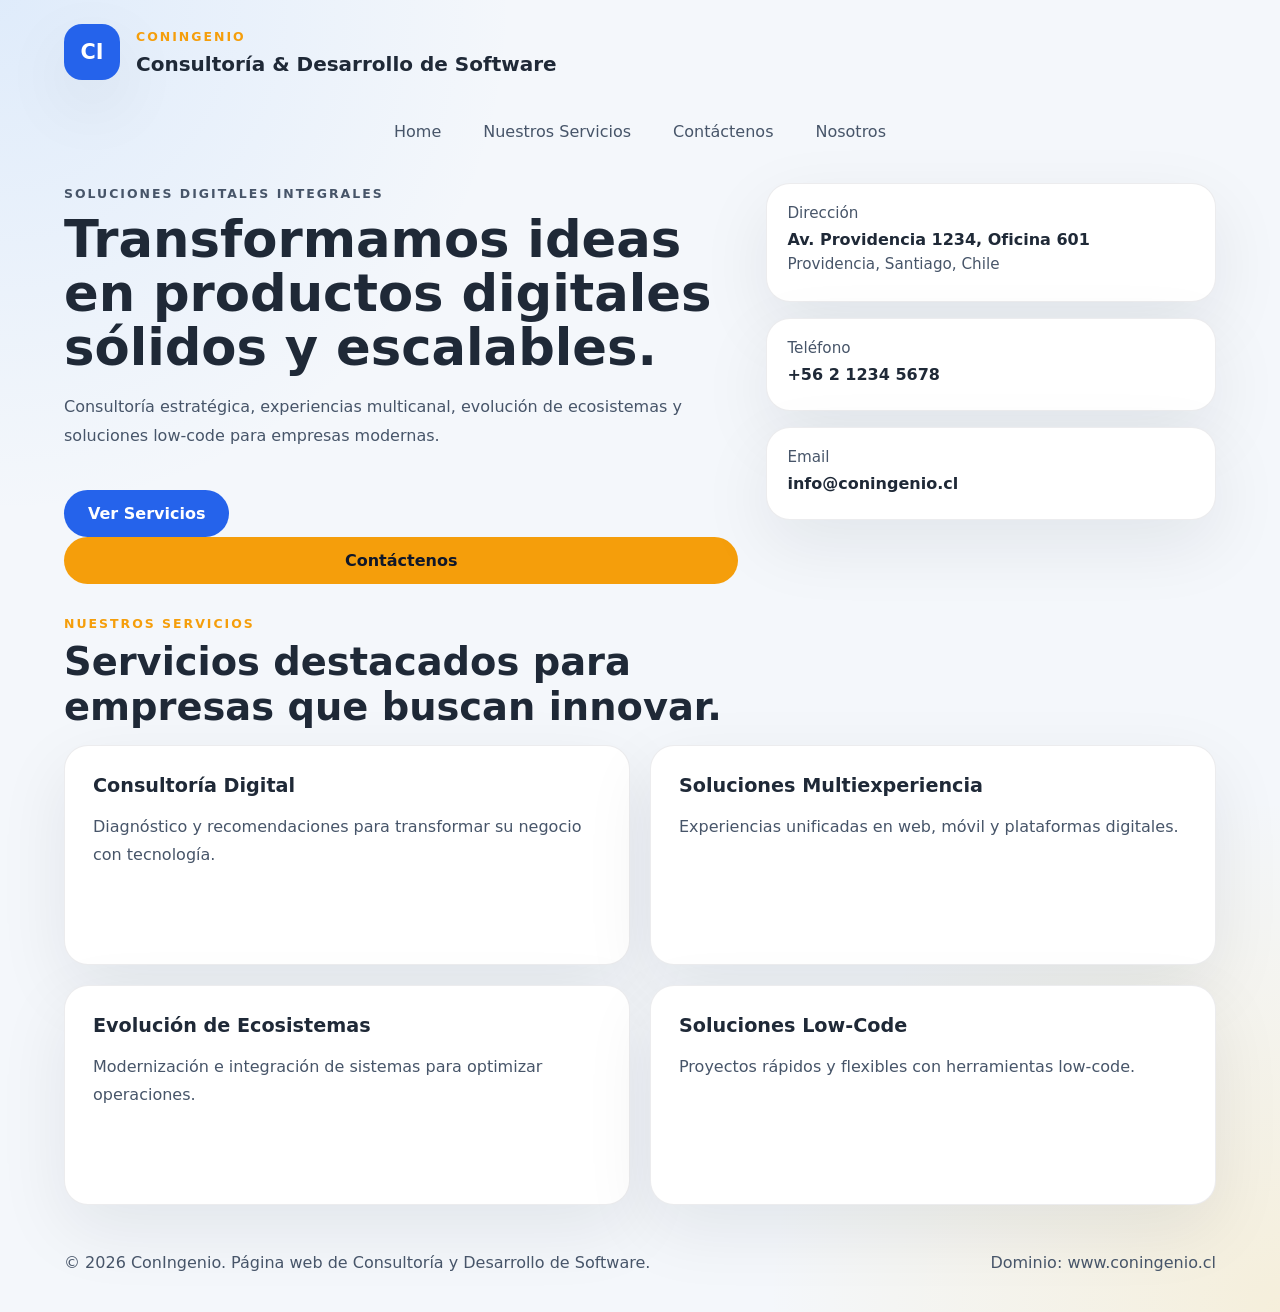
==== index.html @ 3b029159 "first commit" ====
<!DOCTYPE html>
<html lang="es">
<head>
  <meta charset="UTF-8" />
  <meta name="viewport" content="width=device-width, initial-scale=1.0" />
  <title>ConIngenio | Consultoría y Desarrollo de Software</title>
  <link rel="stylesheet" href="styles.css" />
</head>
<body>
  <div class="page-shell">
    <header class="site-header">
      <div class="brand">
        <div class="brand-logo">CI</div>
        <div>
          <p class="eyebrow">ConIngenio</p>
          <h1>Consultoría & Desarrollo de Software</h1>
        </div>
      </div>
    </header>

    <nav class="main-nav">
      <a href="index.html">Home</a>
      <a href="servicios.html">Nuestros Servicios</a>
      <a href="contactenos.html">Contáctenos</a>
      <a href="nosotros.html">Nosotros</a>
    </nav>

    <main>
      <section class="hero section">
        <div class="hero-copy">
          <p class="eyebrow">Soluciones digitales integrales</p>
          <h2>Transformamos ideas en productos digitales sólidos y escalables.</h2>
          <p>Consultoría estratégica, experiencias multicanal, evolución de ecosistemas y soluciones low-code para empresas modernas.</p>
          <div class="hero-actions">
            <a class="button button-primary" href="servicios.html">Ver Servicios</a>
            <a class="button button-secondary" href="contactenos.html">Contáctenos</a>
          </div>
        </div>
        <div class="hero-card">
          <div class="hero-card__info">
            <p>Dirección</p>
            <strong>Av. Providencia 1234, Oficina 601</strong>
            <p>Providencia, Santiago, Chile</p>
          </div>
          <div class="hero-card__info">
            <p>Teléfono</p>
            <strong>+56 2 1234 5678</strong>
          </div>
          <div class="hero-card__info">
            <p>Email</p>
            <strong>info@coningenio.cl</strong>
          </div>
        </div>
      </section>

      <section class="section services-section">
        <div class="section-heading">
          <p class="eyebrow">Nuestros Servicios</p>
          <h2>Servicios destacados para empresas que buscan innovar.</h2>
        </div>
        <div class="services-grid">
          <article class="service-card">
            <h3>Consultoría Digital</h3>
            <p>Diagnóstico y recomendaciones para transformar su negocio con tecnología.</p>
          </article>
          <article class="service-card">
            <h3>Soluciones Multiexperiencia</h3>
            <p>Experiencias unificadas en web, móvil y plataformas digitales.</p>
          </article>
          <article class="service-card">
            <h3>Evolución de Ecosistemas</h3>
            <p>Modernización e integración de sistemas para optimizar operaciones.</p>
          </article>
          <article class="service-card">
            <h3>Soluciones Low-Code</h3>
            <p>Proyectos rápidos y flexibles con herramientas low-code.</p>
          </article>
        </div>
      </section>
    </main>

    <footer class="site-footer">
      <p>© 2026 ConIngenio. Página web de Consultoría y Desarrollo de Software.</p>
      <p>Dominio: www.coningenio.cl</p>
    </footer>
  </div>

</body>
</html>
---- styles.css ----
:root {
  --bg: #f4f7fb;
  --surface: #ffffff;
  --surface-strong: #e7ecf3;
  --text: #1f2937;
  --text-muted: #475569;
  --primary: #2563eb;
  --primary-soft: #dbeafe;
  --accent: #f59e0b;
  --border: rgba(15, 23, 42, 0.08);
  --shadow: 0 24px 70px rgba(15, 23, 42, 0.08);
}

@media (prefers-color-scheme: dark) {
  :root {
    --bg: #0f172a;
    --surface: #111827;
    --surface-strong: #1f2937;
    --text: #e2e8f0;
    --text-muted: #94a3b8;
    --primary: #60a5fa;
    --primary-soft: #1e3a8a;
    --accent: #fbbf24;
    --border: rgba(148, 163, 184, 0.2);
    --shadow: 0 24px 70px rgba(15, 23, 42, 0.35);
  }
}

* {
  box-sizing: border-box;
}

html {
  scroll-behavior: smooth;
}

body {
  margin: 0;
  font-family: Inter, system-ui, -apple-system, BlinkMacSystemFont, "Segoe UI", sans-serif;
  background: radial-gradient(circle at top left, rgba(96, 165, 250, 0.14), transparent 28%),
    radial-gradient(circle at bottom right, rgba(251, 191, 36, 0.15), transparent 28%),
    var(--bg);
  color: var(--text);
}

.page-shell {
  max-width: 1200px;
  margin: 0 auto;
  padding: 24px;
}

.site-header,
.main-nav,
.section {
  margin-bottom: 32px;
}

.site-header {
  display: flex;
  align-items: center;
  justify-content: space-between;
  gap: 16px;
}

.brand {
  display: flex;
  align-items: center;
  gap: 16px;
}

.brand-logo {
  width: 56px;
  height: 56px;
  display: grid;
  place-items: center;
  background: var(--primary);
  color: #ffffff;
  border-radius: 18px;
  font-size: 1.3rem;
  font-weight: 700;
  box-shadow: var(--shadow);
}

.eyebrow {
  text-transform: uppercase;
  letter-spacing: 0.16em;
  font-size: 0.78rem;
  font-weight: 700;
  color: var(--accent);
  margin: 0 0 8px;
}

.site-header h1,
.section-heading h2,
.hero-copy h2,
.about-card h3,
.service-card h3 {
  margin: 0;
}

.site-header h1 {
  font-size: 1.25rem;
}

.theme-toggle {
  border: 1px solid var(--border);
  background: var(--surface);
  color: var(--text);
  border-radius: 999px;
  padding: 12px 18px;
  cursor: pointer;
  transition: transform 0.2s ease, background 0.2s ease;
}

.theme-toggle:hover {
  transform: translateY(-1px);
}

.main-nav {
  display: flex;
  gap: 18px;
  flex-wrap: wrap;
  justify-content: center;
}

.main-nav a {
  text-decoration: none;
  color: var(--text-muted);
  padding: 10px 12px;
  border-radius: 999px;
  transition: background 0.2s ease, color 0.2s ease;
}

.main-nav a:hover,
.main-nav a:focus-visible {
  background: var(--surface-strong);
  color: var(--text);
}

.hero {
  display: grid;
  grid-template-columns: 1.2fr 0.8fr;
  gap: 28px;
  align-items: start;
}

.hero-copy h2 {
  font-size: clamp(2rem, 4vw, 3.2rem);
  line-height: 1.05;
  margin-bottom: 18px;
}

.hero-copy p {
  max-width: 680px;
  line-height: 1.8;
  color: var(--text-muted);
}

.button {
  display: inline-flex;
  align-items: center;
  justify-content: center;
  border: none;
  border-radius: 999px;
  cursor: pointer;
  padding: 14px 24px;
  font-weight: 700;
  text-decoration: none;
}

.button-primary {
  background: var(--primary);
  color: #ffffff;
  margin-top: 24px;
}

.button-secondary {
  background: var(--accent);
  color: #0f172a;
  width: 100%;
}

.hero-card {
  display: grid;
  gap: 16px;
}

.hero-card__info {
  background: var(--surface);
  border: 1px solid var(--border);
  border-radius: 24px;
  padding: 20px;
  box-shadow: var(--shadow);
}

.hero-card__info p {
  margin: 0 0 8px;
  font-size: 0.95rem;
  color: var(--text-muted);
}

.hero-card__info strong {
  display: block;
  margin-bottom: 6px;
  color: var(--text);
}

.section-heading {
  max-width: 760px;
}

.section-heading h2 {
  font-size: clamp(1.8rem, 3vw, 2.6rem);
  margin-bottom: 16px;
}

.services-grid {
  display: grid;
  gap: 20px;
  grid-template-columns: repeat(2, minmax(0, 1fr));
}

.service-card,
.about-card,
.contact-form,
.contact-info-box {
  background: var(--surface);
  border: 1px solid var(--border);
  border-radius: 24px;
  padding: 28px;
  box-shadow: var(--shadow);
}

.service-card {
  min-height: 220px;
}

.service-card h3 {
  margin-bottom: 14px;
  font-size: 1.2rem;
}

.service-card p {
  color: var(--text-muted);
  line-height: 1.75;
}

.contact-section .contact-content {
  display: grid;
  gap: 28px;
  grid-template-columns: 1fr 1fr;
}

.contact-copy p {
  color: var(--text-muted);
  line-height: 1.8;
}

.contact-info-box p {
  margin: 0 0 12px;
}

.contact-form {
  display: grid;
  gap: 14px;
}

.contact-form label {
  font-weight: 600;
  color: var(--text);
}

.contact-form input,
.contact-form select,
.contact-form textarea {
  width: 100%;
  border: 1px solid var(--border);
  border-radius: 16px;
  background: var(--surface-strong);
  color: var(--text);
  padding: 16px;
  font: inherit;
}

.contact-form textarea {
  resize: vertical;
}

.input-error {
  min-height: 18px;
  color: #ef4444;
  font-size: 0.9rem;
}

.about-grid {
  display: grid;
  gap: 20px;
  grid-template-columns: repeat(3, minmax(0, 1fr));
}

.about-card h3 {
  margin-bottom: 16px;
}

.about-card p {
  color: var(--text-muted);
  line-height: 1.8;
}

.site-footer {
  display: flex;
  flex-wrap: wrap;
  justify-content: space-between;
  gap: 8px;
  color: var(--text-muted);
}

@media (max-width: 980px) {
  .hero,
  .contact-section .contact-content,
  .about-grid,
  .services-grid {
    grid-template-columns: 1fr;
  }

  .main-nav {
    justify-content: flex-start;
  }
}

@media (max-width: 720px) {
  .page-shell {
    padding: 18px;
  }

  .site-header {
    flex-direction: column;
    align-items: flex-start;
  }

  .site-header h1 {
    font-size: 1.1rem;
  }

  .main-nav {
    gap: 12px;
  }
}

@media (max-width: 520px) {
  .hero-copy h2,
  .section-heading h2 {
    font-size: 2rem;
  }

  .button,
  .theme-toggle {
    width: 100%;
  }

  .theme-toggle {
    justify-content: center;
  }
}
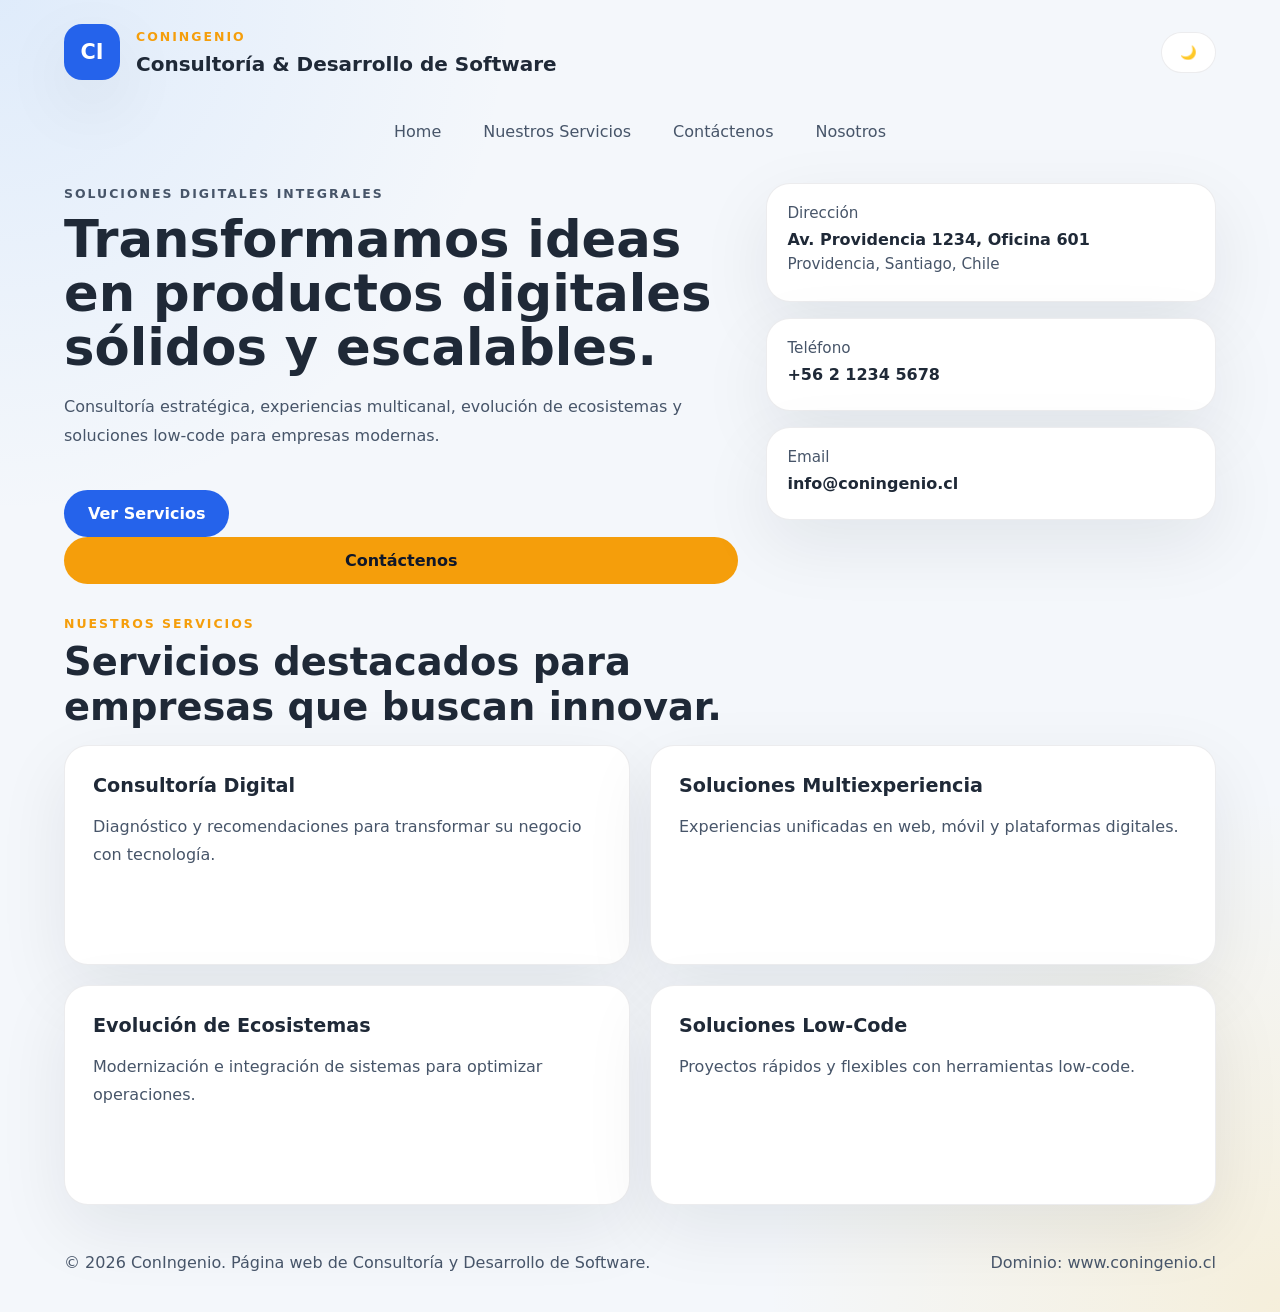
==== commit 69001b4f: "Entrega final: Sitio con modo oscuro y codigo documentado" ====
--- a/index.html
+++ b/index.html
@@ -8,6 +8,7 @@
 </head>
 <body>
   <div class="page-shell">
+    <!-- Aquí va el header con logo y nombre de la empresa. Usamos <header> para marcar el inicio del sitio y mantener el orden semántico. -->
     <header class="site-header">
       <div class="brand">
         <div class="brand-logo">CI</div>
@@ -16,8 +17,11 @@
           <h1>Consultoría & Desarrollo de Software</h1>
         </div>
       </div>
+      <!-- Botón para cambiar entre modo día y noche. -->
+      <button class="theme-toggle">🌙</button>
     </header>
 
+    <!-- Navegación principal con links a las páginas. Usamos <nav> para que los motores de búsqueda entiendan que es el menú. -->
     <nav class="main-nav">
       <a href="index.html">Home</a>
       <a href="servicios.html">Nuestros Servicios</a>
@@ -25,7 +29,9 @@
       <a href="nosotros.html">Nosotros</a>
     </nav>
 
+    <!-- Contenido principal de la página. Todo lo importante va aquí dentro de <main> para que sea semántico. -->
     <main>
+      <!-- Sección de inicio con el hero y la info de contacto. Usamos <section> para separar esta parte del resto. -->
       <section class="hero section">
         <div class="hero-copy">
           <p class="eyebrow">Soluciones digitales integrales</p>
@@ -53,12 +59,14 @@
         </div>
       </section>
 
+      <!-- Sección de servicios destacados. Aquí listamos lo que ofrecemos, todo dentro de <section> para organizar. -->
       <section class="section services-section">
         <div class="section-heading">
           <p class="eyebrow">Nuestros Servicios</p>
           <h2>Servicios destacados para empresas que buscan innovar.</h2>
         </div>
         <div class="services-grid">
+          <!-- Cada servicio va en un <article> porque son contenidos independientes que se pueden reutilizar. -->
           <article class="service-card">
             <h3>Consultoría Digital</h3>
             <p>Diagnóstico y recomendaciones para transformar su negocio con tecnología.</p>
@@ -79,11 +87,13 @@
       </section>
     </main>
 
+    <!-- Footer con copyright. Usamos <footer> para cerrar el sitio de manera semántica. -->
     <footer class="site-footer">
       <p>© 2026 ConIngenio. Página web de Consultoría y Desarrollo de Software.</p>
       <p>Dominio: www.coningenio.cl</p>
     </footer>
   </div>
 
+  <script src="script.js"></script>
 </body>
 </html>
--- a/styles.css
+++ b/styles.css
@@ -1,4 +1,5 @@
 :root {
+  /* Colores base para el día: tonos claros para fondo y texto, nada agresivo. */
   --bg: #f4f7fb;
   --surface: #ffffff;
   --surface-strong: #e7ecf3;
@@ -12,6 +13,7 @@
 }
 
 @media (prefers-color-scheme: dark) {
+  /* Colores para el modo noche: oscuros para no cansar los ojos. */
   :root {
     --bg: #0f172a;
     --surface: #111827;
@@ -26,6 +28,20 @@
   }
 }
 
+/* Para el toggle manual del modo noche */
+:root[data-theme="dark"] {
+  --bg: #0f172a;
+  --surface: #111827;
+  --surface-strong: #1f2937;
+  --text: #e2e8f0;
+  --text-muted: #94a3b8;
+  --primary: #60a5fa;
+  --primary-soft: #1e3a8a;
+  --accent: #fbbf24;
+  --border: rgba(148, 163, 184, 0.2);
+  --shadow: 0 24px 70px rgba(15, 23, 42, 0.35);
+}
+
 * {
   box-sizing: border-box;
 }
@@ -315,6 +331,7 @@
   color: var(--text-muted);
 }
 
+/* Para iPad y tablets: cambiamos a una columna porque el espacio es limitado. */
 @media (max-width: 980px) {
   .hero,
   .contact-section .contact-content,
@@ -328,6 +345,7 @@
   }
 }
 
+/* Para móviles grandes como iPhone landscape: ajustamos padding y header. */
 @media (max-width: 720px) {
   .page-shell {
     padding: 18px;
@@ -347,6 +365,7 @@
   }
 }
 
+/* Para móviles pequeños como iPhone 14 Pro Max: fuentes más chicas y botones full width. */
 @media (max-width: 520px) {
   .hero-copy h2,
   .section-heading h2 {
